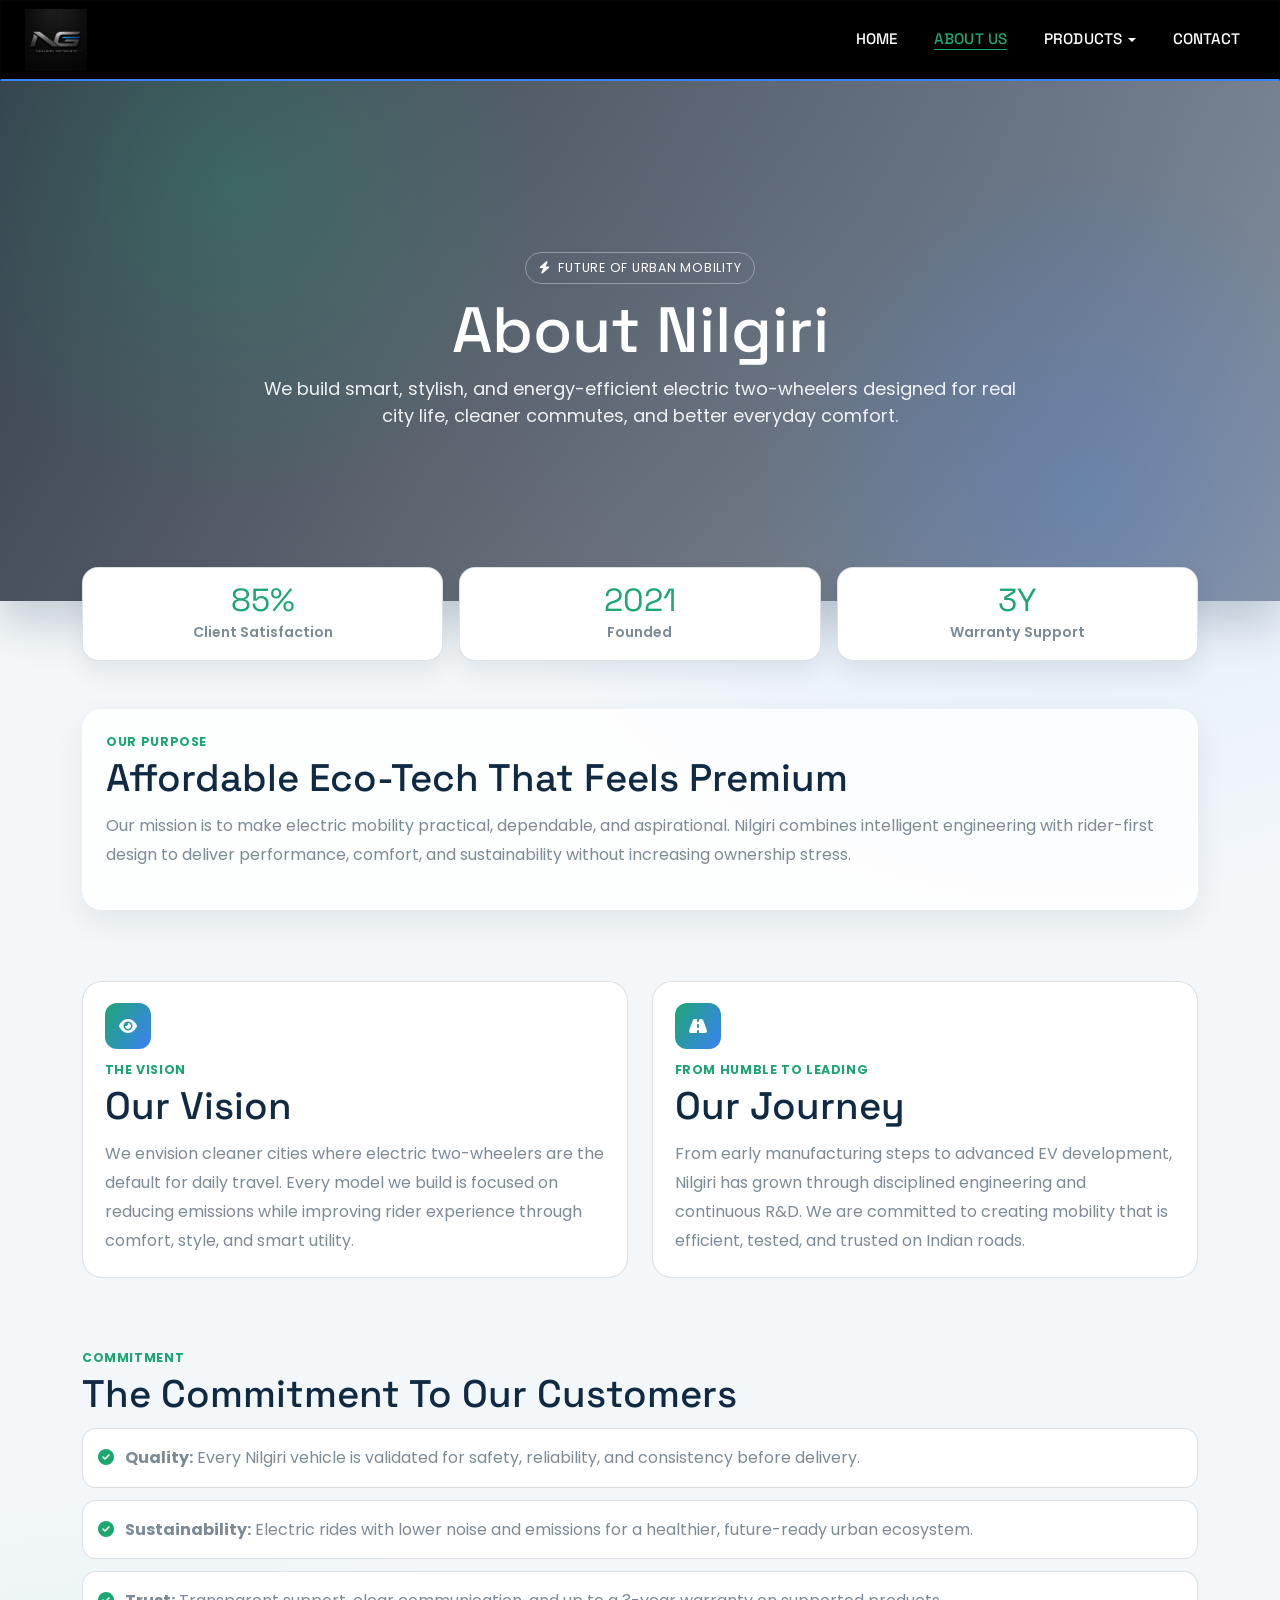
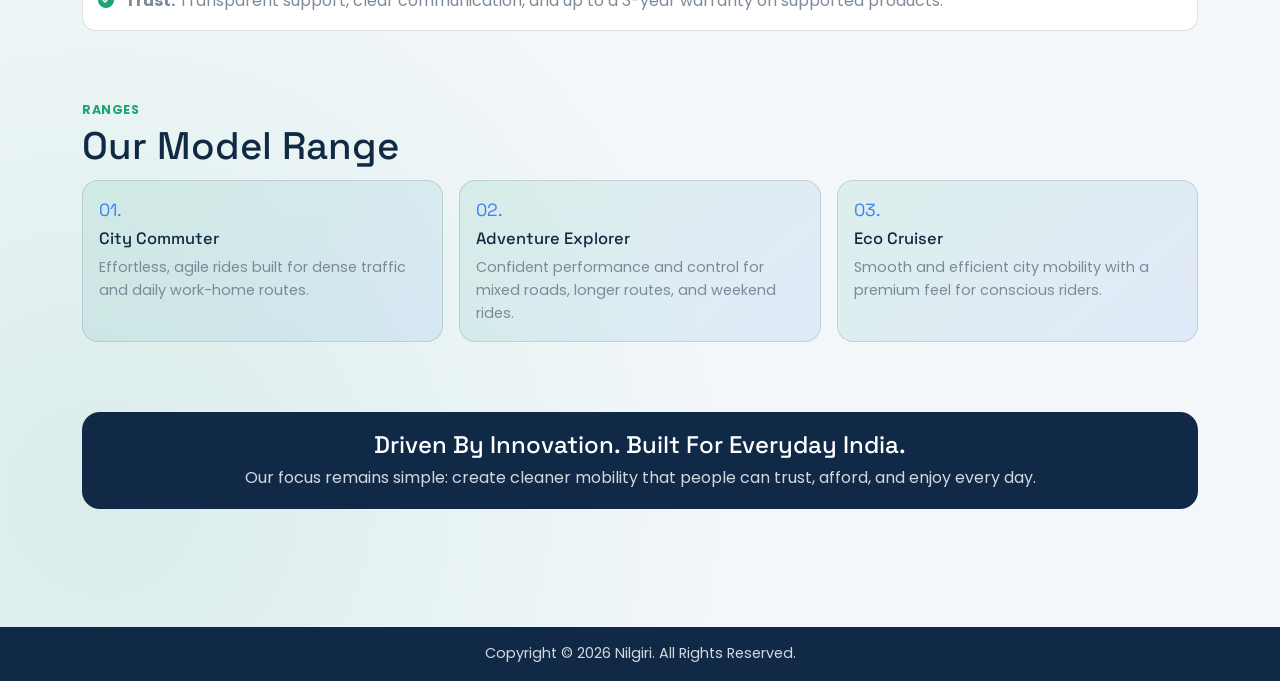
==== about_us.html @ 205496a5 "upload base website code" ====
<!doctype html>
<html lang="en">
<head>
  <meta charset="UTF-8" />
  <meta name="viewport" content="width=device-width, initial-scale=1" />
  <title>About Us | Nilgiri</title>
  <link rel="preconnect" href="https://fonts.googleapis.com">
  <link rel="preconnect" href="https://fonts.gstatic.com" crossorigin>
  <link href="https://fonts.googleapis.com/css2?family=Poppins:wght@400;500;600;700&family=Space+Grotesk:wght@500;600;700&display=swap" rel="stylesheet">
  <link href="https://cdn.jsdelivr.net/npm/bootstrap@5.3.3/dist/css/bootstrap.min.css" rel="stylesheet">
  <link href="https://cdnjs.cloudflare.com/ajax/libs/font-awesome/6.5.2/css/all.min.css" rel="stylesheet">
  <style>
    :root {
      --font-body: 'Poppins', sans-serif;
      --font-display: 'Space Grotesk', sans-serif;

      /* 5-brand palette */
      --brand-primary: #1ea672;
      --brand-accent: #3b82f6;
      --brand-dark: #102a43;
      --brand-bg: #f3f7fa;
      --brand-surface: #ffffff;
      --chart-running: rgba(59,130,246,.35);

      /* mapped legacy vars */
      --green: var(--brand-primary);
      --green-soft: rgba(30, 166, 114, 0.14);
      --ink: var(--brand-dark);
      --ink-soft: var(--brand-dark);
      --blue: var(--brand-accent);
      --white: var(--brand-surface);
      --muted: color-mix(in srgb, var(--brand-dark) 55%, var(--brand-surface));

      /* compatibility aliases */
      --font-head: var(--font-display);
      --surface: var(--brand-surface);
      --bg: var(--brand-bg);
      --primary: var(--brand-primary);
      --accent: var(--brand-accent);
      --line: rgba(16, 42, 67, 0.14);
    }

    body {
      margin: 0;
      font-family: var(--font-body);
      color: var(--ink);
      background:
        radial-gradient(circle at 84% 10%, rgba(59,130,246,.14), transparent 30%),
        radial-gradient(circle at 8% 92%, rgba(30,166,114,.12), transparent 26%),
        var(--bg);
    }

    h1, h2, h3, h4, h5 { font-family: var(--font-head); }

    .top-header {
      background: #000;
      border: 1px solid rgba(16, 42, 67, 0.12);
      border-bottom: 2px solid var(--blue);
      position: sticky;
      top: 0;
      z-index: 30;
    }

    .brand-wrap {
      display: flex;
      align-items: center;
      text-decoration: none;
    }

    .brand-logo {
      width:10%;
      /* width: clamp(140px, 18vw, 220px); */
      height: auto;
      display: block;
    }

    .main-nav .nav-link {
      /* color: var(--ink); */
      color: var(--brand-surface);
      text-transform: uppercase;
      font-weight: 500;
      font-size: .95rem;
      letter-spacing: .01em;
      padding-left: .9rem !important;
      padding-right: .9rem !important;
      font-family: var(--font-head);
    }

    .main-nav .nav-link:hover { color: var(--green); }

    .main-nav .nav-link.active {
      color: var(--green);
      text-decoration: underline;
      text-underline-offset: 5px;
    }

    .main-nav .dropdown-toggle::after {
      margin-left: .35rem;
      vertical-align: .15em;
    }

    .main-nav .navbar-toggler {
      border: 1px solid rgba(16, 42, 67, 0.2);
      padding: .35rem .55rem;
    }

    .main-nav .navbar-toggler:focus {
      box-shadow: 0 0 0 .2rem rgba(59, 130, 246, .18);
    }

    .hero {
      padding: 0 0 3rem;
    }

    .hero-wrap {
      /* border-radius: 28px; */
      overflow: hidden;
      background:
        linear-gradient(120deg, rgba(8, 19, 35, .8), rgba(8, 19, 35, .42)),
        url('assets/images/hero-banner.png') center/cover no-repeat;
      min-height: 520px;
      display: grid;
      place-items: center;
      text-align: center;
      color: #fff;
      box-shadow: 0 22px 42px rgba(16, 42, 67, .2);
      position: relative;
    }

    .hero-wrap::before {
      content: "";
      position: absolute;
      inset: 0;
      background:
        radial-gradient(circle at 18% 20%, rgba(30,166,114,.25), transparent 28%),
        radial-gradient(circle at 85% 80%, rgba(59,130,246,.24), transparent 28%);
    }

    .hero-content {
      position: relative;
      z-index: 1;
      padding: 2rem 1rem;
      max-width: 940px;
    }

    .hero-kicker {
      display: inline-flex;
      align-items: center;
      gap: .5rem;
      border-radius: 999px;
      border: 1px solid rgba(255,255,255,.35);
      padding: .38rem .8rem;
      font-size: .78rem;
      text-transform: uppercase;
      letter-spacing: .06em;
    }

    .hero h1 {
      font-size: clamp(2rem, 5vw, 4.2rem);
      line-height: .95;
      margin: 1rem 0 .9rem;
    }

    .hero p {
      margin: 0 auto;
      max-width: 760px;
      color: rgba(255,255,255,.9);
      font-size: clamp(.95rem, 1.4vw, 1.12rem);
    }

    .stats-row {
      margin-top: -50px;
      position: relative;
      z-index: 2;
    }

    .stat-card {
      background: var(--surface);
      border: 1px solid var(--line);
      border-radius: 16px;
      padding: 1.05rem 1rem;
      text-align: center;
      box-shadow: 0 12px 24px rgba(16,42,67,.08);
      height: 100%;
    }

    .stat-num {
      font-family: var(--font-head);
      font-size: 2rem;
      line-height: 1;
      color: var(--green);
    }

    .stat-label {
      margin-top: .35rem;
      color: var(--muted);
      font-size: .88rem;
      font-weight: 600;
    }

    .section-pad { padding: 4.4rem 0; }

    .section-kicker {
      color: var(--green);
      font-weight: 700;
      letter-spacing: .05em;
      font-size: .78rem;
      text-transform: uppercase;
      margin-bottom: .35rem;
    }

    .section-title {
      font-size: clamp(1.45rem, 3vw, 2.5rem);
      line-height: 1.1;
      margin-bottom: .8rem;
    }

    .copy { color: var(--muted); line-height: 1.8; }

    .glass-card {
      background: rgba(255,255,255,.8);
      border: 1px solid rgba(255,255,255,.8);
      border-radius: 20px;
      padding: 1.45rem;
      box-shadow: 0 12px 30px rgba(16,42,67,.08);
      height: 100%;
    }

    .journey-card {
      border-radius: 20px;
      padding: 1.35rem;
      background: var(--surface);
      border: 1px solid var(--line);
      height: 100%;
      transition: transform .25s ease, box-shadow .25s ease;
    }

    .journey-card:hover {
      transform: translateY(-4px);
      box-shadow: 0 16px 34px rgba(16,42,67,.11);
    }

    .journey-icon {
      width: 46px;
      height: 46px;
      border-radius: 12px;
      display: grid;
      place-items: center;
      color: var(--surface);
      margin-bottom: .75rem;
      background: linear-gradient(120deg, var(--green), var(--blue));
    }

    .promise-list {
      list-style: none;
      margin: 0;
      padding: 0;
      display: grid;
      gap: .75rem;
    }

    .promise-item {
      background: var(--surface);
      border: 1px solid var(--line);
      border-radius: 14px;
      padding: .95rem .95rem .95rem 2.6rem;
      position: relative;
      color: var(--muted);
      line-height: 1.7;
    }

    .promise-item::before {
      content: "\f058";
      font-family: "Font Awesome 6 Free";
      font-weight: 900;
      color: var(--green);
      position: absolute;
      left: .95rem;
      top: .95rem;
    }

    .models-grid {
      display: grid;
      grid-template-columns: repeat(3, minmax(0, 1fr));
      gap: 1rem;
    }

    .model-box {
      background: linear-gradient(140deg, rgba(30,166,114,.1), rgba(59,130,246,.1));
      border: 1px solid var(--line);
      border-radius: 16px;
      padding: 1rem;
      min-height: 160px;
    }

    .model-index {
      font-family: var(--font-head);
      color: var(--blue);
      font-size: 1.1rem;
      margin-bottom: .35rem;
    }

    .model-box h4 {
      margin: 0 0 .4rem;
      font-size: 1.03rem;
    }

    .model-box p {
      margin: 0;
      color: var(--muted);
      font-size: .9rem;
      line-height: 1.6;
    }

    .cta-band {
      border-radius: 18px;
      padding: 1.2rem 1rem;
      background: #0f2947;
      color: #fff;
      text-align: center;
    }

    .cta-band p {
      margin: .35rem 0 0;
      color: rgba(255,255,255,.82);
    }

    .footer-mini {
      background: #0f2947;
      color: rgba(255,255,255,.82);
      text-align: center;
      padding: 1rem;
      font-size: .9rem;
      margin-top: 3rem;
    }

    .scroll-reveal {
      opacity: 0;
      transform: translateY(22px) scale(.985);
      transition: opacity .65s ease, transform .65s ease;
      transition-delay: var(--reveal-delay, 0ms);
    }

    .scroll-reveal.in-view {
      opacity: 1;
      transform: translateY(0) scale(1);
    }

    @media (max-width: 991px) {
      .hero-wrap { min-height: 430px; border-radius: 18px; }
      .stats-row { margin-top: 1rem; }
      .models-grid { grid-template-columns: 1fr; }
      .brand-logo { width: clamp(120px, 32vw, 170px); }
    }
  </style>
</head>
<body>
  <header class="top-header">
    <nav class="navbar navbar-expand-lg main-nav py-2">
      <div class="container-fluid px-3 px-lg-4">
        <a class="brand-wrap w-50" href="index.html#home">
          <img src="assets/images/Ng_logo.png" alt="Neelgiri Motocorp logo" class="brand-logo">
        </a>
        <button class="navbar-toggler" type="button" data-bs-toggle="collapse" data-bs-target="#mainNavAbout" aria-controls="mainNavAbout" aria-expanded="false" aria-label="Toggle navigation">
          <span class="navbar-toggler-icon"></span>
        </button>
        <div class="collapse navbar-collapse" id="mainNavAbout">
          <ul class="navbar-nav ms-auto gap-lg-2">
            <li class="nav-item"><a class="nav-link" href="index.html#home">Home</a></li>
            <li class="nav-item"><a class="nav-link active" href="about_us.html">About Us</a></li>
            <li class="nav-item dropdown">
              <a class="nav-link dropdown-toggle" href="products.html" role="button" data-bs-toggle="dropdown" aria-expanded="false">Products</a>
              <ul class="dropdown-menu">
                <li><a class="dropdown-item" href="products.html#aeries">Aeries</a></li>
                <li><a class="dropdown-item" href="products.html#glide">Glide</a></li>
                <li><a class="dropdown-item" href="products.html#amper">Amper</a></li>
                <li><a class="dropdown-item" href="products.html#luma">Luma</a></li>
                <li><a class="dropdown-item" href="products.html#sonex">Sonex</a></li>
                <li><a class="dropdown-item" href="products.html#voltra-x">Voltra X</a></li>
                <li><a class="dropdown-item" href="products.html#zoro">Zoro</a></li>
              </ul>
            </li>
            <li class="nav-item"><a class="nav-link" href="contact_us.html">Contact</a></li>
          </ul>
        </div>
      </div>
    </nav>
  </header>

  <section class="hero">
    <!-- <div class="container"> -->
      <div class="hero-wrap">
        <div class="hero-content">
          <div class="hero-kicker"><i class="fa-solid fa-bolt"></i>Future Of Urban Mobility</div>
          <h1>About Nilgiri</h1>
          <p>We build smart, stylish, and energy-efficient electric two-wheelers designed for real city life, cleaner commutes, and better everyday comfort.</p>
        </div>
      </div>
      <div class="stats-row">
        <div class="container">
          <div class="row g-3">
            <div class="col-6 col-lg-4"><div class="stat-card"><div class="stat-num">85%</div><div class="stat-label">Client Satisfaction</div></div></div>
            <div class="col-6 col-lg-4"><div class="stat-card"><div class="stat-num">2021</div><div class="stat-label">Founded</div></div></div>
            <div class="col-6 col-lg-4"><div class="stat-card"><div class="stat-num">3Y</div><div class="stat-label">Warranty Support</div></div></div>
            <!-- <div class="col-6 col-lg-3"><div class="stat-card"><div class="stat-num">0%</div><div class="stat-label">Tailpipe Emissions</div></div></div> -->
          </div>
        </div>
      </div>
    <!-- </div> -->
  </section>

  <section class="section-pad pt-0">
    <div class="container">
      <div class="glass-card">
        <div class="section-kicker">Our Purpose</div>
        <h2 class="section-title">Affordable Eco-Tech That Feels Premium</h2>
        <p class="copy">Our mission is to make electric mobility practical, dependable, and aspirational. Nilgiri combines intelligent engineering with rider-first design to deliver performance, comfort, and sustainability without increasing ownership stress.</p>
      </div>
    </div>
  </section>

  <section class="section-pad pt-0">
    <div class="container">
      <div class="row g-4">
        <div class="col-lg-6">
          <div class="journey-card">
            <div class="journey-icon"><i class="fa-solid fa-eye"></i></div>
            <div class="section-kicker">The Vision</div>
            <h3 class="section-title">Our Vision</h3>
            <p class="copy mb-0">We envision cleaner cities where electric two-wheelers are the default for daily travel. Every model we build is focused on reducing emissions while improving rider experience through comfort, style, and smart utility.</p>
          </div>
        </div>
        <div class="col-lg-6">
          <div class="journey-card">
            <div class="journey-icon"><i class="fa-solid fa-road"></i></div>
            <div class="section-kicker">From Humble To Leading</div>
            <h3 class="section-title">Our Journey</h3>
            <p class="copy mb-0">From early manufacturing steps to advanced EV development, Nilgiri has grown through disciplined engineering and continuous R&D. We are committed to creating mobility that is efficient, tested, and trusted on Indian roads.</p>
          </div>
        </div>
      </div>
    </div>
  </section>

  <section class="section-pad pt-0">
    <div class="container">
      <div class="section-kicker">Commitment</div>
      <h3 class="section-title">The Commitment To Our Customers</h3>
      <ul class="promise-list">
        <li class="promise-item"><strong>Quality:</strong> Every Nilgiri vehicle is validated for safety, reliability, and consistency before delivery.</li>
        <li class="promise-item"><strong>Sustainability:</strong> Electric rides with lower noise and emissions for a healthier, future-ready urban ecosystem.</li>
        <li class="promise-item"><strong>Trust:</strong> Transparent support, clear communication, and up to a 3-year warranty on supported products.</li>
      </ul>
    </div>
  </section>

  <section class="section-pad pt-0">
    <div class="container">
      <div class="section-kicker">Ranges</div>
      <h3 class="section-title">Our Model Range</h3>
      <div class="models-grid">
        <div class="model-box">
          <div class="model-index">01.</div>
          <h4>City Commuter</h4>
          <p>Effortless, agile rides built for dense traffic and daily work-home routes.</p>
        </div>
        <div class="model-box">
          <div class="model-index">02.</div>
          <h4>Adventure Explorer</h4>
          <p>Confident performance and control for mixed roads, longer routes, and weekend rides.</p>
        </div>
        <div class="model-box">
          <div class="model-index">03.</div>
          <h4>Eco Cruiser</h4>
          <p>Smooth and efficient city mobility with a premium feel for conscious riders.</p>
        </div>
      </div>
    </div>
  </section>

  <section class="section-pad pt-0">
    <div class="container">
      <div class="cta-band">
        <h4 class="mb-1">Driven By Innovation. Built For Everyday India.</h4>
        <p>Our focus remains simple: create cleaner mobility that people can trust, afford, and enjoy every day.</p>
      </div>
    </div>
  </section>

  <footer class="footer-mini">Copyright © 2026 Nilgiri. All Rights Reserved.</footer>
  <script src="https://cdn.jsdelivr.net/npm/bootstrap@5.3.3/dist/js/bootstrap.bundle.min.js"></script>
  <script>
    const observer = new IntersectionObserver((entries) => {
      entries.forEach((entry) => {
        if (entry.isIntersecting) {
          entry.target.classList.add('in-view');
          observer.unobserve(entry.target);
        }
      });
    }, { threshold: 0.14 });

    const targets = document.querySelectorAll('.hero-content, .stat-card, .glass-card, .journey-card, .promise-item, .model-box, .cta-band');
    targets.forEach((el, i) => {
      el.classList.add('scroll-reveal');
      el.style.setProperty('--reveal-delay', `${(i % 6) * 70}ms`);
      observer.observe(el);
    });
  </script>
</body>
</html>
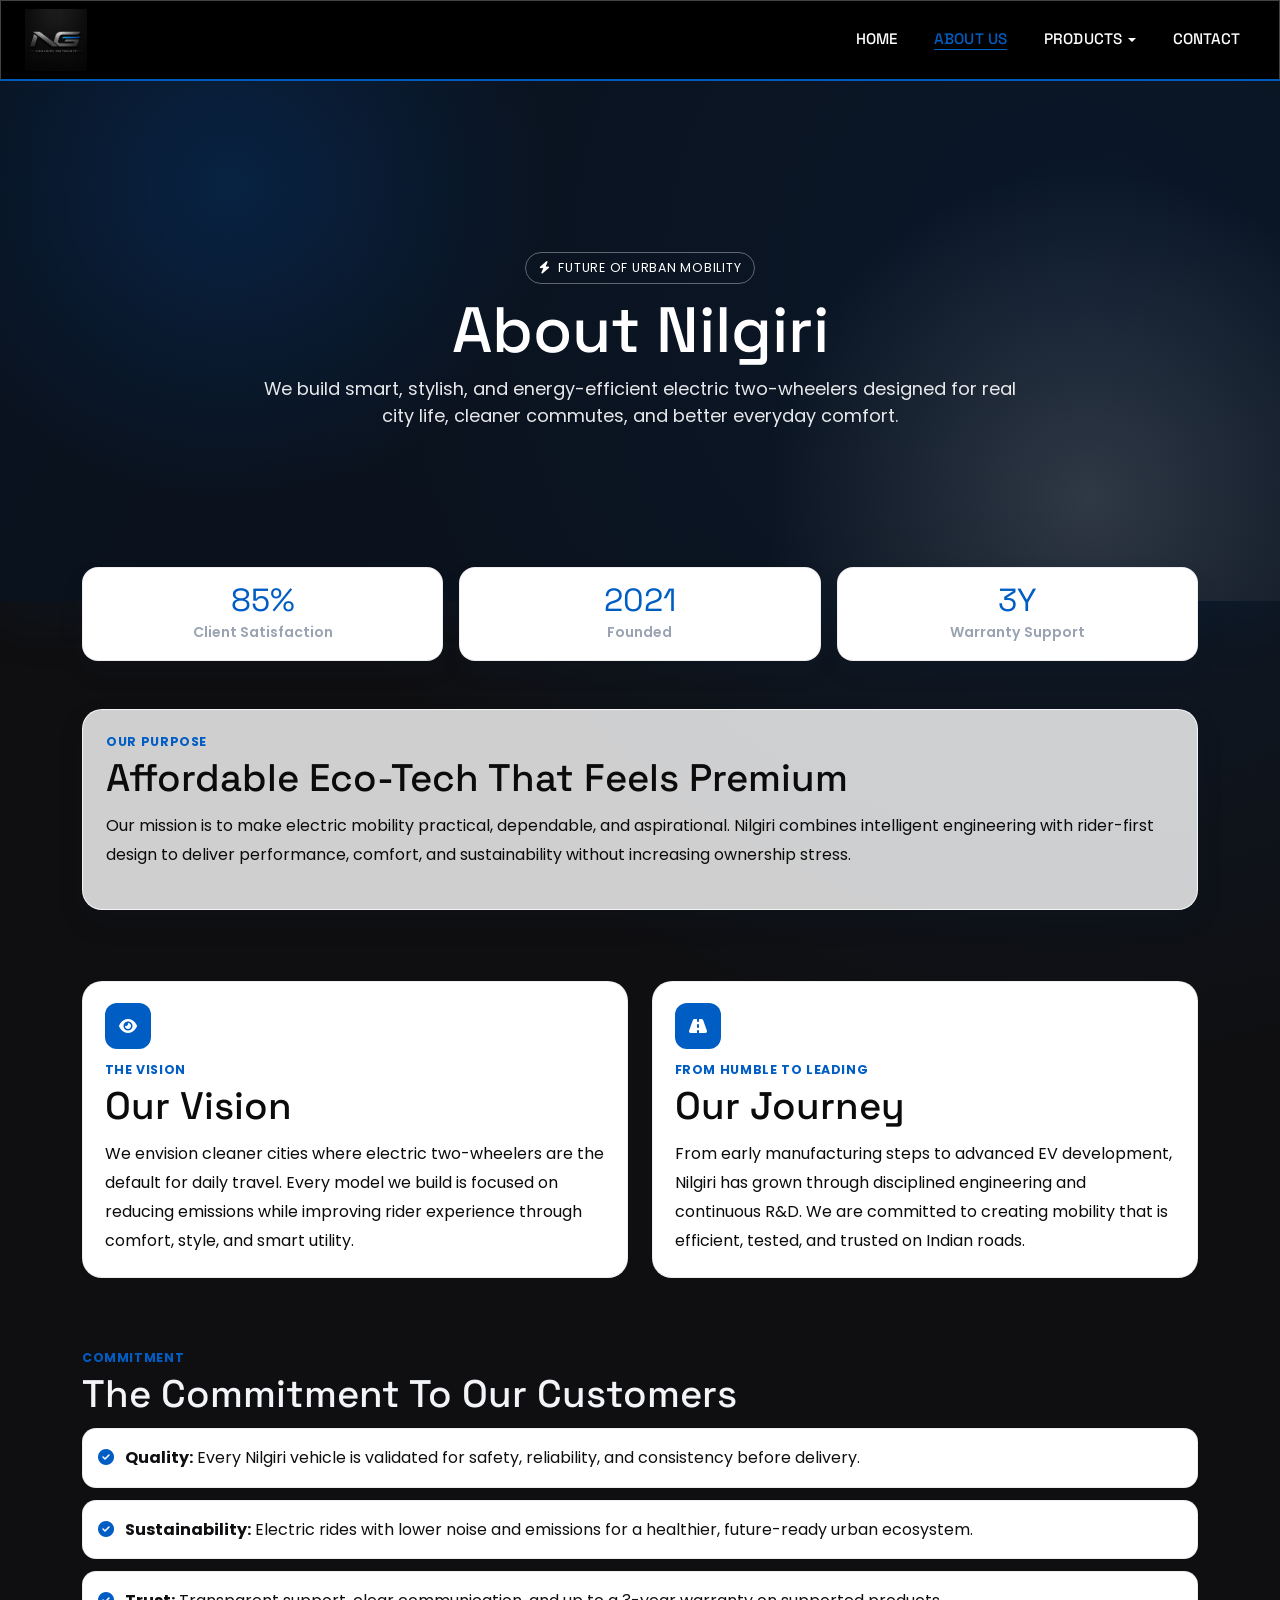
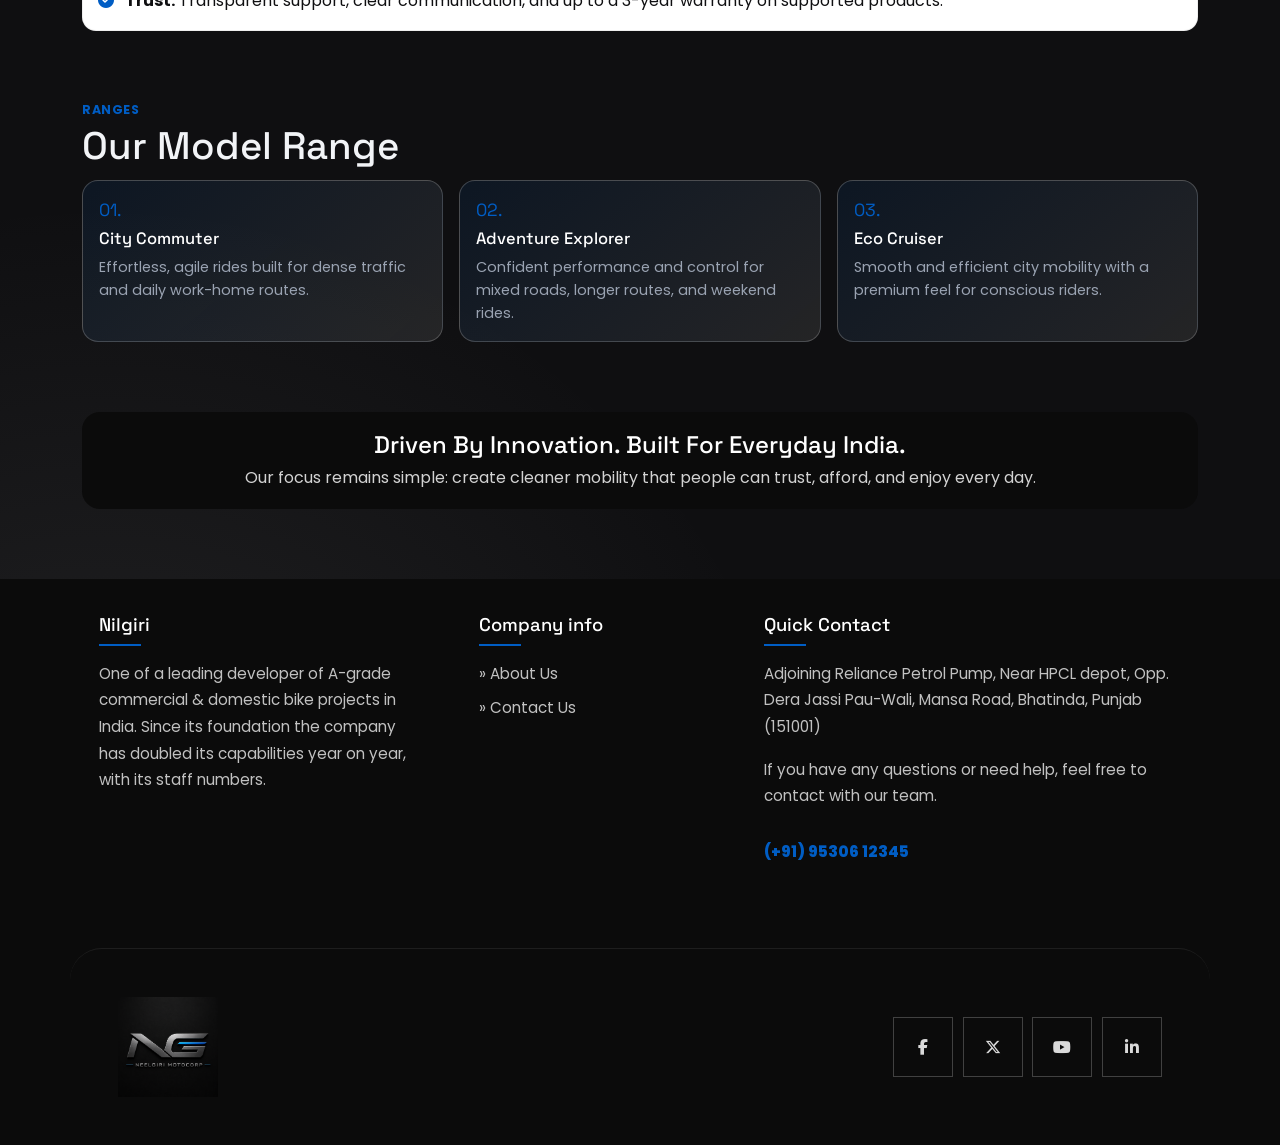
==== commit 66b72e03: "modify pages and revise with seprate css file" ====
--- a/about_us.html
+++ b/about_us.html
@@ -9,350 +9,8 @@
   <link href="https://fonts.googleapis.com/css2?family=Poppins:wght@400;500;600;700&family=Space+Grotesk:wght@500;600;700&display=swap" rel="stylesheet">
   <link href="https://cdn.jsdelivr.net/npm/bootstrap@5.3.3/dist/css/bootstrap.min.css" rel="stylesheet">
   <link href="https://cdnjs.cloudflare.com/ajax/libs/font-awesome/6.5.2/css/all.min.css" rel="stylesheet">
-  <style>
-    :root {
-      --font-body: 'Poppins', sans-serif;
-      --font-display: 'Space Grotesk', sans-serif;
-
-      /* 5-brand palette */
-      --brand-primary: #1ea672;
-      --brand-accent: #3b82f6;
-      --brand-dark: #102a43;
-      --brand-bg: #f3f7fa;
-      --brand-surface: #ffffff;
-      --chart-running: rgba(59,130,246,.35);
-
-      /* mapped legacy vars */
-      --green: var(--brand-primary);
-      --green-soft: rgba(30, 166, 114, 0.14);
-      --ink: var(--brand-dark);
-      --ink-soft: var(--brand-dark);
-      --blue: var(--brand-accent);
-      --white: var(--brand-surface);
-      --muted: color-mix(in srgb, var(--brand-dark) 55%, var(--brand-surface));
-
-      /* compatibility aliases */
-      --font-head: var(--font-display);
-      --surface: var(--brand-surface);
-      --bg: var(--brand-bg);
-      --primary: var(--brand-primary);
-      --accent: var(--brand-accent);
-      --line: rgba(16, 42, 67, 0.14);
-    }
-
-    body {
-      margin: 0;
-      font-family: var(--font-body);
-      color: var(--ink);
-      background:
-        radial-gradient(circle at 84% 10%, rgba(59,130,246,.14), transparent 30%),
-        radial-gradient(circle at 8% 92%, rgba(30,166,114,.12), transparent 26%),
-        var(--bg);
-    }
-
-    h1, h2, h3, h4, h5 { font-family: var(--font-head); }
-
-    .top-header {
-      background: #000;
-      border: 1px solid rgba(16, 42, 67, 0.12);
-      border-bottom: 2px solid var(--blue);
-      position: sticky;
-      top: 0;
-      z-index: 30;
-    }
-
-    .brand-wrap {
-      display: flex;
-      align-items: center;
-      text-decoration: none;
-    }
-
-    .brand-logo {
-      width:10%;
-      /* width: clamp(140px, 18vw, 220px); */
-      height: auto;
-      display: block;
-    }
-
-    .main-nav .nav-link {
-      /* color: var(--ink); */
-      color: var(--brand-surface);
-      text-transform: uppercase;
-      font-weight: 500;
-      font-size: .95rem;
-      letter-spacing: .01em;
-      padding-left: .9rem !important;
-      padding-right: .9rem !important;
-      font-family: var(--font-head);
-    }
-
-    .main-nav .nav-link:hover { color: var(--green); }
-
-    .main-nav .nav-link.active {
-      color: var(--green);
-      text-decoration: underline;
-      text-underline-offset: 5px;
-    }
-
-    .main-nav .dropdown-toggle::after {
-      margin-left: .35rem;
-      vertical-align: .15em;
-    }
-
-    .main-nav .navbar-toggler {
-      border: 1px solid rgba(16, 42, 67, 0.2);
-      padding: .35rem .55rem;
-    }
-
-    .main-nav .navbar-toggler:focus {
-      box-shadow: 0 0 0 .2rem rgba(59, 130, 246, .18);
-    }
-
-    .hero {
-      padding: 0 0 3rem;
-    }
-
-    .hero-wrap {
-      /* border-radius: 28px; */
-      overflow: hidden;
-      background:
-        linear-gradient(120deg, rgba(8, 19, 35, .8), rgba(8, 19, 35, .42)),
-        url('assets/images/hero-banner.png') center/cover no-repeat;
-      min-height: 520px;
-      display: grid;
-      place-items: center;
-      text-align: center;
-      color: #fff;
-      box-shadow: 0 22px 42px rgba(16, 42, 67, .2);
-      position: relative;
-    }
-
-    .hero-wrap::before {
-      content: "";
-      position: absolute;
-      inset: 0;
-      background:
-        radial-gradient(circle at 18% 20%, rgba(30,166,114,.25), transparent 28%),
-        radial-gradient(circle at 85% 80%, rgba(59,130,246,.24), transparent 28%);
-    }
-
-    .hero-content {
-      position: relative;
-      z-index: 1;
-      padding: 2rem 1rem;
-      max-width: 940px;
-    }
-
-    .hero-kicker {
-      display: inline-flex;
-      align-items: center;
-      gap: .5rem;
-      border-radius: 999px;
-      border: 1px solid rgba(255,255,255,.35);
-      padding: .38rem .8rem;
-      font-size: .78rem;
-      text-transform: uppercase;
-      letter-spacing: .06em;
-    }
-
-    .hero h1 {
-      font-size: clamp(2rem, 5vw, 4.2rem);
-      line-height: .95;
-      margin: 1rem 0 .9rem;
-    }
-
-    .hero p {
-      margin: 0 auto;
-      max-width: 760px;
-      color: rgba(255,255,255,.9);
-      font-size: clamp(.95rem, 1.4vw, 1.12rem);
-    }
-
-    .stats-row {
-      margin-top: -50px;
-      position: relative;
-      z-index: 2;
-    }
-
-    .stat-card {
-      background: var(--surface);
-      border: 1px solid var(--line);
-      border-radius: 16px;
-      padding: 1.05rem 1rem;
-      text-align: center;
-      box-shadow: 0 12px 24px rgba(16,42,67,.08);
-      height: 100%;
-    }
-
-    .stat-num {
-      font-family: var(--font-head);
-      font-size: 2rem;
-      line-height: 1;
-      color: var(--green);
-    }
-
-    .stat-label {
-      margin-top: .35rem;
-      color: var(--muted);
-      font-size: .88rem;
-      font-weight: 600;
-    }
-
-    .section-pad { padding: 4.4rem 0; }
-
-    .section-kicker {
-      color: var(--green);
-      font-weight: 700;
-      letter-spacing: .05em;
-      font-size: .78rem;
-      text-transform: uppercase;
-      margin-bottom: .35rem;
-    }
-
-    .section-title {
-      font-size: clamp(1.45rem, 3vw, 2.5rem);
-      line-height: 1.1;
-      margin-bottom: .8rem;
-    }
-
-    .copy { color: var(--muted); line-height: 1.8; }
-
-    .glass-card {
-      background: rgba(255,255,255,.8);
-      border: 1px solid rgba(255,255,255,.8);
-      border-radius: 20px;
-      padding: 1.45rem;
-      box-shadow: 0 12px 30px rgba(16,42,67,.08);
-      height: 100%;
-    }
-
-    .journey-card {
-      border-radius: 20px;
-      padding: 1.35rem;
-      background: var(--surface);
-      border: 1px solid var(--line);
-      height: 100%;
-      transition: transform .25s ease, box-shadow .25s ease;
-    }
-
-    .journey-card:hover {
-      transform: translateY(-4px);
-      box-shadow: 0 16px 34px rgba(16,42,67,.11);
-    }
-
-    .journey-icon {
-      width: 46px;
-      height: 46px;
-      border-radius: 12px;
-      display: grid;
-      place-items: center;
-      color: var(--surface);
-      margin-bottom: .75rem;
-      background: linear-gradient(120deg, var(--green), var(--blue));
-    }
-
-    .promise-list {
-      list-style: none;
-      margin: 0;
-      padding: 0;
-      display: grid;
-      gap: .75rem;
-    }
-
-    .promise-item {
-      background: var(--surface);
-      border: 1px solid var(--line);
-      border-radius: 14px;
-      padding: .95rem .95rem .95rem 2.6rem;
-      position: relative;
-      color: var(--muted);
-      line-height: 1.7;
-    }
-
-    .promise-item::before {
-      content: "\f058";
-      font-family: "Font Awesome 6 Free";
-      font-weight: 900;
-      color: var(--green);
-      position: absolute;
-      left: .95rem;
-      top: .95rem;
-    }
-
-    .models-grid {
-      display: grid;
-      grid-template-columns: repeat(3, minmax(0, 1fr));
-      gap: 1rem;
-    }
-
-    .model-box {
-      background: linear-gradient(140deg, rgba(30,166,114,.1), rgba(59,130,246,.1));
-      border: 1px solid var(--line);
-      border-radius: 16px;
-      padding: 1rem;
-      min-height: 160px;
-    }
-
-    .model-index {
-      font-family: var(--font-head);
-      color: var(--blue);
-      font-size: 1.1rem;
-      margin-bottom: .35rem;
-    }
-
-    .model-box h4 {
-      margin: 0 0 .4rem;
-      font-size: 1.03rem;
-    }
-
-    .model-box p {
-      margin: 0;
-      color: var(--muted);
-      font-size: .9rem;
-      line-height: 1.6;
-    }
-
-    .cta-band {
-      border-radius: 18px;
-      padding: 1.2rem 1rem;
-      background: #0f2947;
-      color: #fff;
-      text-align: center;
-    }
-
-    .cta-band p {
-      margin: .35rem 0 0;
-      color: rgba(255,255,255,.82);
-    }
-
-    .footer-mini {
-      background: #0f2947;
-      color: rgba(255,255,255,.82);
-      text-align: center;
-      padding: 1rem;
-      font-size: .9rem;
-      margin-top: 3rem;
-    }
-
-    .scroll-reveal {
-      opacity: 0;
-      transform: translateY(22px) scale(.985);
-      transition: opacity .65s ease, transform .65s ease;
-      transition-delay: var(--reveal-delay, 0ms);
-    }
-
-    .scroll-reveal.in-view {
-      opacity: 1;
-      transform: translateY(0) scale(1);
-    }
-
-    @media (max-width: 991px) {
-      .hero-wrap { min-height: 430px; border-radius: 18px; }
-      .stats-row { margin-top: 1rem; }
-      .models-grid { grid-template-columns: 1fr; }
-      .brand-logo { width: clamp(120px, 32vw, 170px); }
-    }
-  </style>
+  <link rel="stylesheet" href="assets/css/common.css">
+  <link rel="stylesheet" href="assets/css/about_us.css">
 </head>
 <body>
   <header class="top-header">
@@ -398,7 +56,7 @@
       </div>
       <div class="stats-row">
         <div class="container">
-          <div class="row g-3">
+          <div class="row justify-content-around g-3">
             <div class="col-6 col-lg-4"><div class="stat-card"><div class="stat-num">85%</div><div class="stat-label">Client Satisfaction</div></div></div>
             <div class="col-6 col-lg-4"><div class="stat-card"><div class="stat-num">2021</div><div class="stat-label">Founded</div></div></div>
             <div class="col-6 col-lg-4"><div class="stat-card"><div class="stat-num">3Y</div><div class="stat-label">Warranty Support</div></div></div>
@@ -487,7 +145,66 @@
     </div>
   </section>
 
-  <footer class="footer-mini">Copyright © 2026 Nilgiri. All Rights Reserved.</footer>
+  <footer class="site-footer">
+    <div class="container footer-top">
+      <div class="row g-0">
+        <div class="col-lg-4">
+          <div class="footer-col">
+            <h5>Nilgiri</h5>
+            <p>One of a leading developer of A-grade commercial & domestic bike projects in India. Since its foundation the company has doubled its capabilities year on year, with its staff numbers.</p>
+          </div>
+        </div>
+        <div class="col-lg-3">
+          <div class="footer-col">
+            <h5>Company info</h5>
+            <ul>
+              <li>» <a href="about_us.html">About Us</a></li>
+              <li>» <a href="contact_us.html">Contact Us</a></li>
+            </ul>
+          </div>
+        </div>
+        <div class="col-lg-5">
+          <div class="footer-col">
+            <h5>Quick Contact</h5>
+            <p>Adjoining Reliance Petrol Pump, Near HPCL depot, Opp. Dera Jassi Pau-Wali, Mansa Road, Bhatinda, Punjab (151001)</p>
+            <p>If you have any questions or need help, feel free to contact with our team.</p>
+            <a href="tel:+919530612345" class="footer-phone">(+91) 95306 12345</a>
+          </div>
+        </div>
+      </div>
+    </div>
+    <div class="container footer-bottom mt-5 p-5 rounded-top-5">
+      <div>
+        <div class="row align-items-center g-3">
+          <!-- <div class="col-lg-5">
+            <div class="footer-mini-links">Where to Find Us&nbsp;&nbsp;|&nbsp;&nbsp;Terms of Payment&nbsp;&nbsp;|&nbsp;&nbsp;Stats Element</div>
+            <div class="mt-2">Copyright © 2025 Nilgiri, All Rights Reserved.</div>
+          </div> -->
+          <div class="col-lg-2">
+            <div class="footer-brand">
+              <img src="assets/images/Ng_logo.png" alt="Neelgiri Motocorp logo" class="footer-brand-logo">
+            </div>
+          </div>
+          <div class="col-lg-10">
+            <div class="footer-social">
+              <a href="https://www.facebook.com" target="_blank" rel="noopener noreferrer" aria-label="Facebook">
+                <i class="fa-brands fa-facebook-f"></i>
+              </a>
+              <a href="https://x.com" target="_blank" rel="noopener noreferrer" aria-label="X">
+                <i class="fa-brands fa-x-twitter"></i>
+              </a>
+              <a href="https://www.youtube.com" target="_blank" rel="noopener noreferrer" aria-label="YouTube">
+                <i class="fa-brands fa-youtube"></i>
+              </a>
+              <a href="https://www.linkedin.com" target="_blank" rel="noopener noreferrer" aria-label="LinkedIn">
+                <i class="fa-brands fa-linkedin-in"></i>
+              </a>
+            </div>
+          </div>
+        </div>
+      </div>
+    </div>
+  </footer>
   <script src="https://cdn.jsdelivr.net/npm/bootstrap@5.3.3/dist/js/bootstrap.bundle.min.js"></script>
   <script>
     const observer = new IntersectionObserver((entries) => {
--- a/assets/css/common.css
+++ b/assets/css/common.css
@@ -0,0 +1,216 @@
+:root {
+  --font-body: 'Poppins', sans-serif;
+  --font-display: 'Space Grotesk', sans-serif;
+
+  --brand-primary: #005dc4;
+  --brand-accent: #005dc4;
+  --brand-dark: #0b0b0b;
+  --brand-bg: #0f0f11;
+  --brand-surface: #ffffff;
+  --brand-silver: #c0c0c0;
+
+  --green: var(--brand-primary);
+  --green-soft: rgba(0, 93, 196, 0.18);
+  --ink: #f2f4f7;
+  --ink-soft: #c0c0c0;
+  --blue: var(--brand-accent);
+  --white: var(--brand-surface);
+  --muted: #9aa3b2;
+
+  --font-head: var(--font-display);
+  --surface: var(--brand-surface);
+  --bg: var(--brand-bg);
+  --primary: var(--brand-primary);
+  --accent: var(--brand-accent);
+  --line: rgba(192, 192, 192, 0.28);
+}
+
+body {
+  margin: 0;
+  font-family: var(--font-body);
+  color: var(--ink);
+  overflow-x: hidden;
+}
+
+h1, h2, h3, h4, h5, h6 {
+  font-family: var(--font-head);
+}
+
+.top-header {
+  background: #000;
+  border: 1px solid rgba(192, 192, 192, 0.35);
+  border-bottom: 2px solid var(--accent);
+  z-index: 30;
+}
+
+.brand-wrap {
+  display: flex;
+  align-items: center;
+  text-decoration: none;
+}
+
+.brand-logo {
+  width: 10%;
+  height: auto;
+  display: block;
+}
+
+.main-nav .nav-link {
+  color: var(--brand-surface);
+  text-transform: uppercase;
+  font-weight: 500;
+  font-size: .95rem;
+  letter-spacing: .01em;
+  padding-left: .9rem !important;
+  padding-right: .9rem !important;
+  font-family: var(--font-head);
+}
+
+.main-nav .nav-link:hover {
+  color: var(--primary);
+}
+
+.main-nav .nav-link.active {
+  color: var(--primary);
+  text-decoration: underline;
+  text-underline-offset: 5px;
+}
+
+.main-nav .dropdown-toggle::after {
+  margin-left: .35rem;
+  vertical-align: .15em;
+}
+
+.main-nav .navbar-toggler {
+  border: 1px solid rgba(192, 192, 192, 0.5);
+  padding: .35rem .55rem;
+}
+
+.main-nav .navbar-toggler:focus {
+  box-shadow: 0 0 0 .2rem rgba(0, 93, 196, .35);
+}
+
+.site-footer {
+  background: var(--brand-dark);
+  color: rgba(255,255,255,.78);
+  overflow: hidden;
+  margin-top: 0;
+}
+
+.footer-top { padding: 0; }
+
+.footer-col {
+  padding: 2.2rem 1.8rem;
+  height: 100%;
+}
+
+.footer-col h5 {
+  font-family: var(--font-display);
+  font-size: 1.15rem;
+  margin-bottom: .95rem;
+  color: var(--brand-surface);
+}
+
+.footer-col h5::after {
+  content: "";
+  width: 42px;
+  height: 2px;
+  display: block;
+  margin-top: .45rem;
+  background: var(--brand-primary);
+}
+
+.footer-col p, .footer-col li, .footer-col a {
+  color: rgba(255,255,255,.75);
+  font-size: .95rem;
+  line-height: 1.75;
+  text-decoration: none;
+}
+
+.footer-col ul {
+  margin: 0;
+  padding-left: 0;
+  list-style: none;
+}
+
+.footer-col ul li { margin-bottom: .45rem; }
+
+.footer-phone {
+  color: var(--brand-primary) !important;
+  font-size: 1.7rem;
+  font-weight: 800;
+  margin-top: .8rem;
+  display: inline-block;
+}
+
+.footer-bottom {
+  border-top: 1px solid rgba(255,255,255,.08);
+  background: var(--brand-dark);
+  padding: 1.25rem 1rem;
+}
+
+.footer-mini-links {
+  color: rgba(255,255,255,.6);
+  font-size: .95rem;
+  text-align: center;
+}
+
+footer .mt-2 {
+  text-align: center;
+}
+
+.footer-brand { text-align: center; }
+
+.footer-brand-logo {
+  width: min(100%, 100px);
+  height: auto;
+  display: block;
+  /* margin-inline: auto; */
+}
+
+.footer-social {
+  display: flex;
+  gap: .6rem;
+  justify-content: end;
+}
+
+.footer-social a {
+  width: 60px;
+  height: 60px;
+  border: 1px solid rgba(255,255,255,.22);
+  display: grid;
+  place-items: center;
+  color: rgba(255,255,255,.85);
+  text-decoration: none;
+  font-weight: 700;
+}
+
+.scroll-reveal {
+  opacity: 0;
+  transform: translateY(22px) scale(.985);
+  transition: opacity .65s ease, transform .65s ease;
+  transition-delay: var(--reveal-delay, 0ms);
+}
+
+.scroll-reveal.in-view {
+  opacity: 1;
+  transform: translateY(0) scale(1);
+}
+
+@media (max-width: 991px) {
+  .brand-logo { width: clamp(80px, 10vw, 170px); }
+  .footer-social { justify-content: center; }
+  .footer-brand { text-align: left; }
+  .footer-brand-logo { margin: auto; }
+}
+
+@media (max-width: 767px) {
+  .footer-col { padding: 1.5rem 1.2rem; }
+  .footer-social a {
+    width: 46px;
+    height: 46px;
+  }
+  .navbar-toggler-icon {
+    filter: invert(1);
+  }
+}
--- a/assets/css/about_us.css
+++ b/assets/css/about_us.css
@@ -0,0 +1,235 @@
+    body {
+      background:
+        radial-gradient(circle at 84% 10%, rgba(0,93,196,.18), transparent 30%),
+        radial-gradient(circle at 8% 92%, rgba(192,192,192,.12), transparent 26%),
+        var(--bg);
+    }
+    .hero {
+      padding: 0 0 3rem;
+    }
+
+    .hero-wrap {
+      /* border-radius: 28px; */
+      overflow: hidden;
+      background:
+        linear-gradient(120deg, rgba(8, 19, 35, .8), rgba(8, 19, 35, .42)),
+        url('assets/images/hero-banner.png') center/cover no-repeat;
+      min-height: 520px;
+      display: grid;
+      place-items: center;
+      text-align: center;
+      color: #fff;
+      box-shadow: 0 22px 42px rgba(16, 42, 67, .2);
+      position: relative;
+    }
+
+    .hero-wrap::before {
+      content: "";
+      position: absolute;
+      inset: 0;
+      background:
+        radial-gradient(circle at 18% 20%, rgba(0,93,196,.22), transparent 28%),
+        radial-gradient(circle at 85% 80%, rgba(192,192,192,.2), transparent 28%);
+    }
+
+    .hero-content {
+      position: relative;
+      z-index: 1;
+      padding: 2rem 1rem;
+      max-width: 940px;
+    }
+
+    .hero-kicker {
+      display: inline-flex;
+      align-items: center;
+      gap: .5rem;
+      border-radius: 999px;
+      border: 1px solid rgba(255,255,255,.35);
+      padding: .38rem .8rem;
+      font-size: .78rem;
+      text-transform: uppercase;
+      letter-spacing: .06em;
+    }
+
+    .hero h1 {
+      font-size: clamp(2rem, 5vw, 4.2rem);
+      line-height: .95;
+      margin: 1rem 0 .9rem;
+    }
+
+    .hero p {
+      margin: 0 auto;
+      max-width: 760px;
+      color: rgba(255,255,255,.9);
+      font-size: clamp(.95rem, 1.4vw, 1.12rem);
+    }
+
+    .stats-row {
+      margin-top: -50px;
+      position: relative;
+      z-index: 2;
+    }
+
+    .stat-card {
+      background: var(--surface);
+      border: 1px solid var(--line);
+      border-radius: 16px;
+      padding: 1.05rem 1rem;
+      text-align: center;
+      box-shadow: 0 12px 24px rgba(16,42,67,.08);
+      height: 100%;
+      color: var(--brand-dark);
+    }
+
+    .stat-num {
+      font-family: var(--font-head);
+      font-size: 2rem;
+      line-height: 1;
+      color: var(--green);
+    }
+
+    .stat-label {
+      margin-top: .35rem;
+      color: var(--muted);
+      font-size: .88rem;
+      font-weight: 600;
+    }
+
+    .section-pad { padding: 4.4rem 0; }
+
+    .section-kicker {
+      color: var(--green);
+      font-weight: 700;
+      letter-spacing: .05em;
+      font-size: .78rem;
+      text-transform: uppercase;
+      margin-bottom: .35rem;
+    }
+
+    .section-title {
+      font-size: clamp(1.45rem, 3vw, 2.5rem);
+      line-height: 1.1;
+      margin-bottom: .8rem;
+    }
+
+    .copy { color: var(--brand-dark); line-height: 1.8; }
+
+    .glass-card {
+      background: rgba(255,255,255,.8);
+      border: 1px solid rgba(255,255,255,.8);
+      border-radius: 20px;
+      padding: 1.45rem;
+      box-shadow: 0 12px 30px rgba(16,42,67,.08);
+      height: 100%;
+      color: var(--brand-dark);
+    }
+
+    .journey-card {
+      border-radius: 20px;
+      padding: 1.35rem;
+      background: var(--surface);
+      border: 1px solid var(--line);
+      height: 100%;
+      transition: transform .25s ease, box-shadow .25s ease;
+      color: var(--brand-dark);
+    }
+
+    .journey-card:hover {
+      transform: translateY(-4px);
+      box-shadow: 0 16px 34px rgba(16,42,67,.11);
+    }
+
+    .journey-icon {
+      width: 46px;
+      height: 46px;
+      border-radius: 12px;
+      display: grid;
+      place-items: center;
+      color: var(--surface);
+      margin-bottom: .75rem;
+      background: linear-gradient(120deg, var(--green), var(--blue));
+    }
+
+    .promise-list {
+      list-style: none;
+      margin: 0;
+      padding: 0;
+      display: grid;
+      gap: .75rem;
+    }
+
+    .promise-item {
+      background: var(--surface);
+      border: 1px solid var(--line);
+      border-radius: 14px;
+      padding: .95rem .95rem .95rem 2.6rem;
+      position: relative;
+      color: var(--brand-bg);
+      line-height: 1.7;
+    }
+
+    .promise-item::before {
+      content: "\f058";
+      font-family: "Font Awesome 6 Free";
+      font-weight: 900;
+      color: var(--green);
+      position: absolute;
+      left: .95rem;
+      top: .95rem;
+    }
+
+    .models-grid {
+      display: grid;
+      grid-template-columns: repeat(3, minmax(0, 1fr));
+      gap: 1rem;
+    }
+
+    .model-box {
+      background: linear-gradient(140deg, rgba(0,93,196,.1), rgba(192,192,192,.12));
+      border: 1px solid var(--line);
+      border-radius: 16px;
+      padding: 1rem;
+      min-height: 160px;
+      color: var(--brand-dark);
+    }
+
+    .model-index {
+      font-family: var(--font-head);
+      color: var(--blue);
+      font-size: 1.1rem;
+      margin-bottom: .35rem;
+    }
+
+    .model-box h4 {
+      margin: 0 0 .4rem;
+      font-size: 1.03rem;
+      color: var(--brand-surface);
+    }
+
+    .model-box p {
+      margin: 0;
+      color: var(--muted);
+      font-size: .9rem;
+      line-height: 1.6;
+    }
+
+    .cta-band {
+      border-radius: 18px;
+      padding: 1.2rem 1rem;
+      background: #0b0b0b;
+      color: #fff;
+      text-align: center;
+    }
+
+    .cta-band p {
+      margin: .35rem 0 0;
+      color: rgba(255,255,255,.82);
+    }
+    @media (max-width: 991px) {
+      .hero-wrap { min-height: auto; border-radius: 18px; }
+      .stats-row { margin-top: 1rem; }
+      .models-grid { grid-template-columns: 1fr; }
+    }
+
+    @media (max-width: 767px) {
+    }
